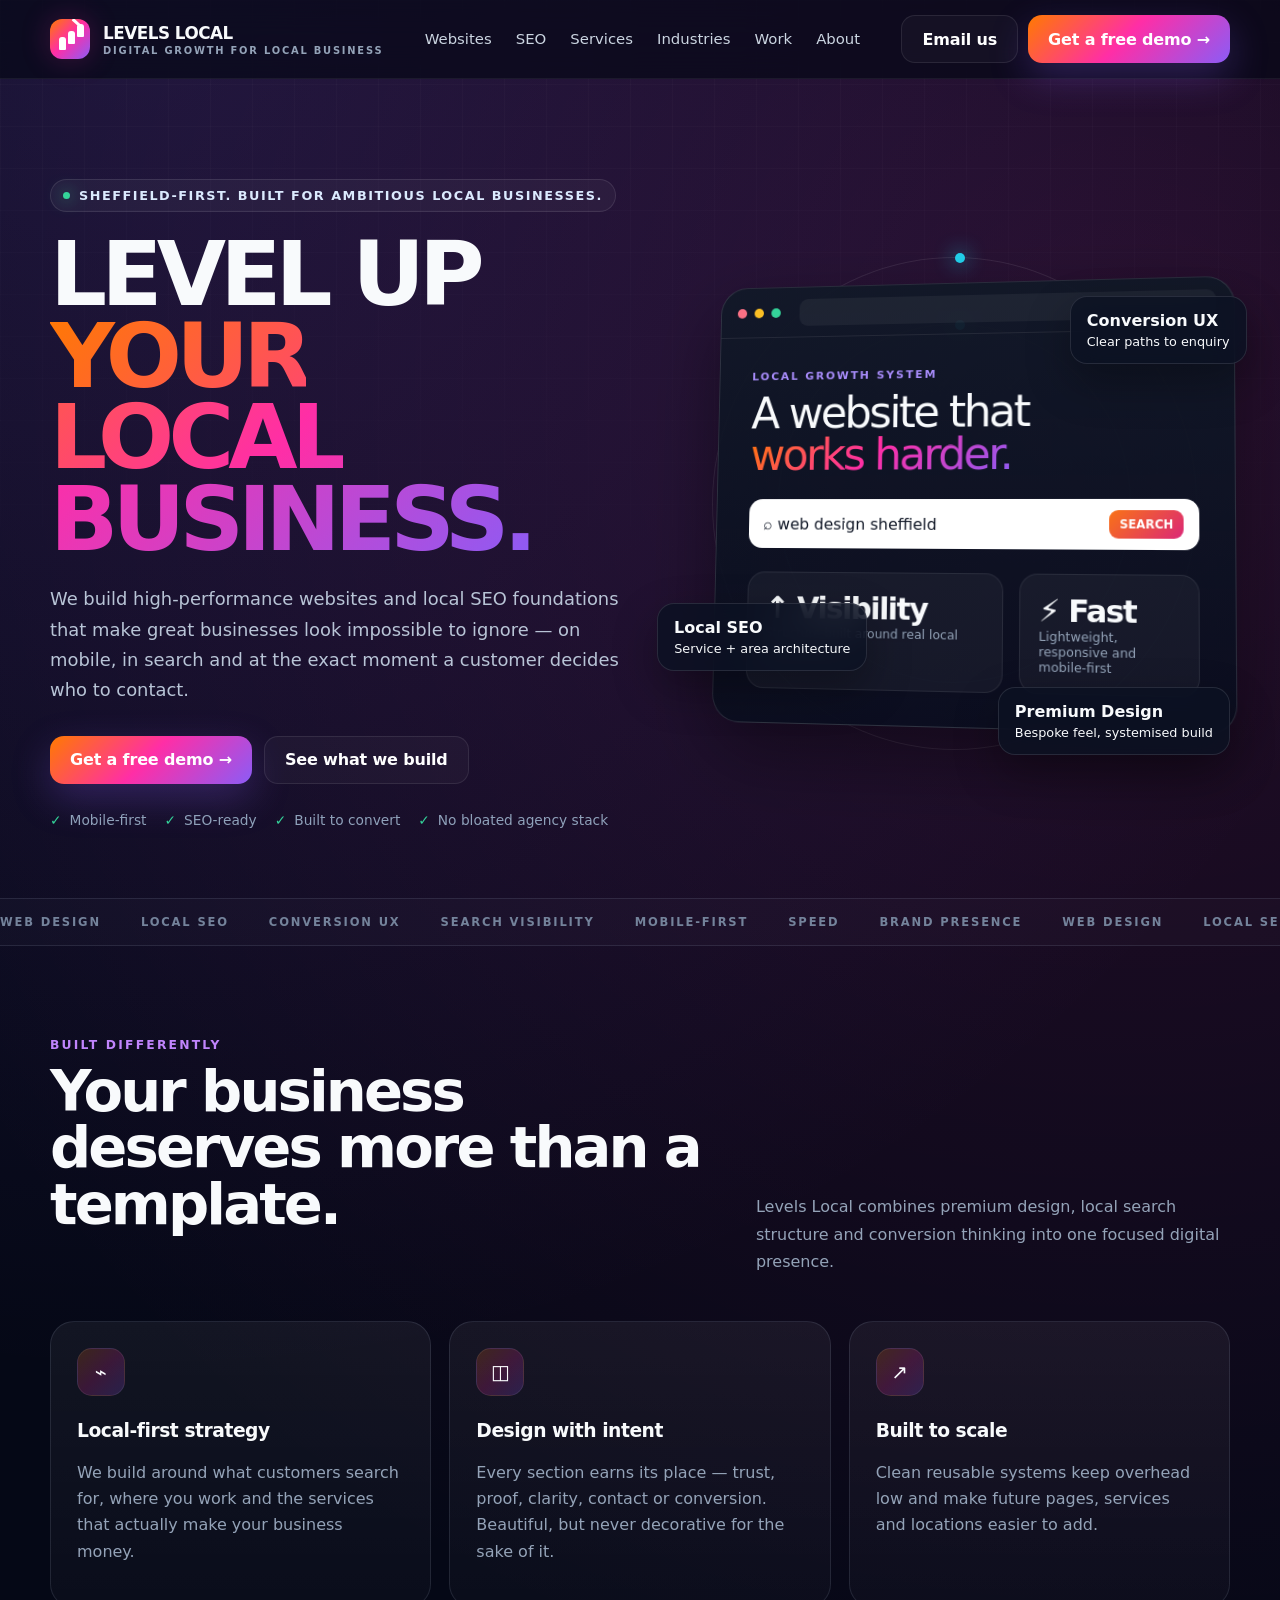
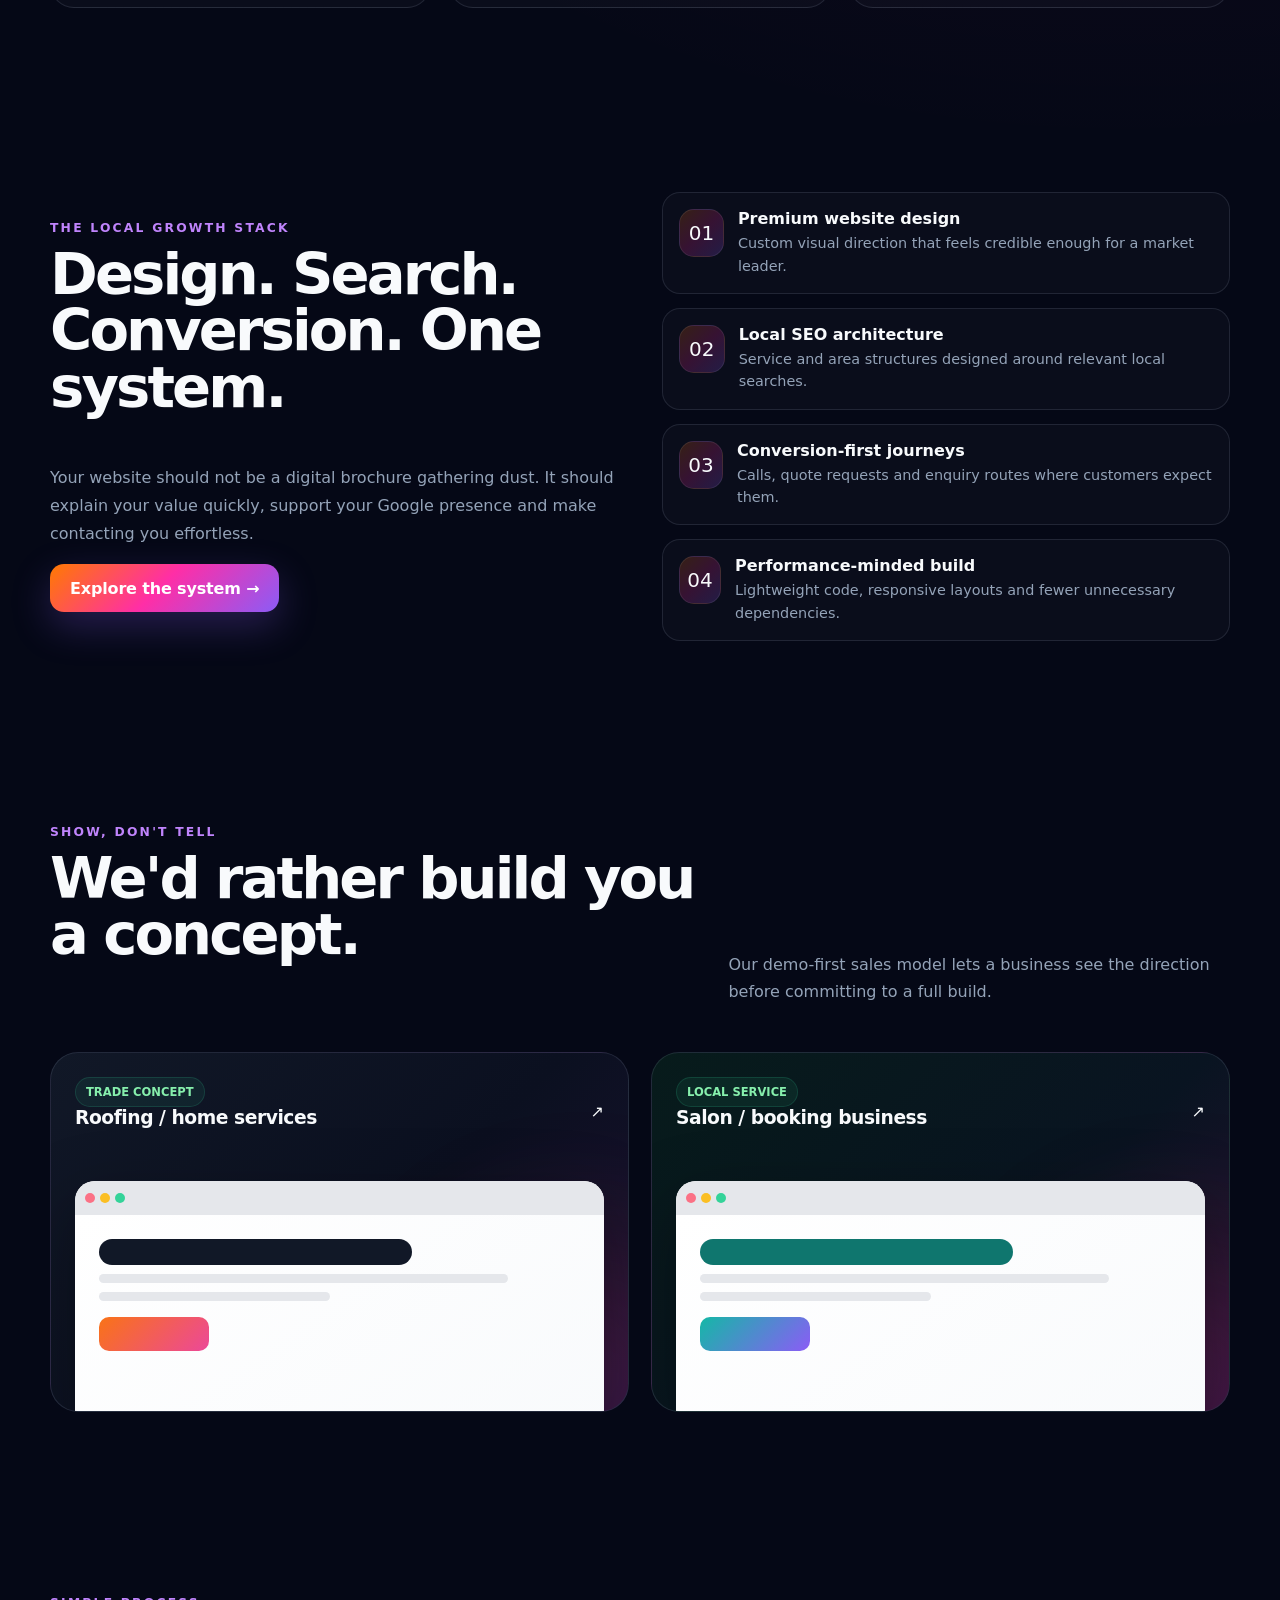
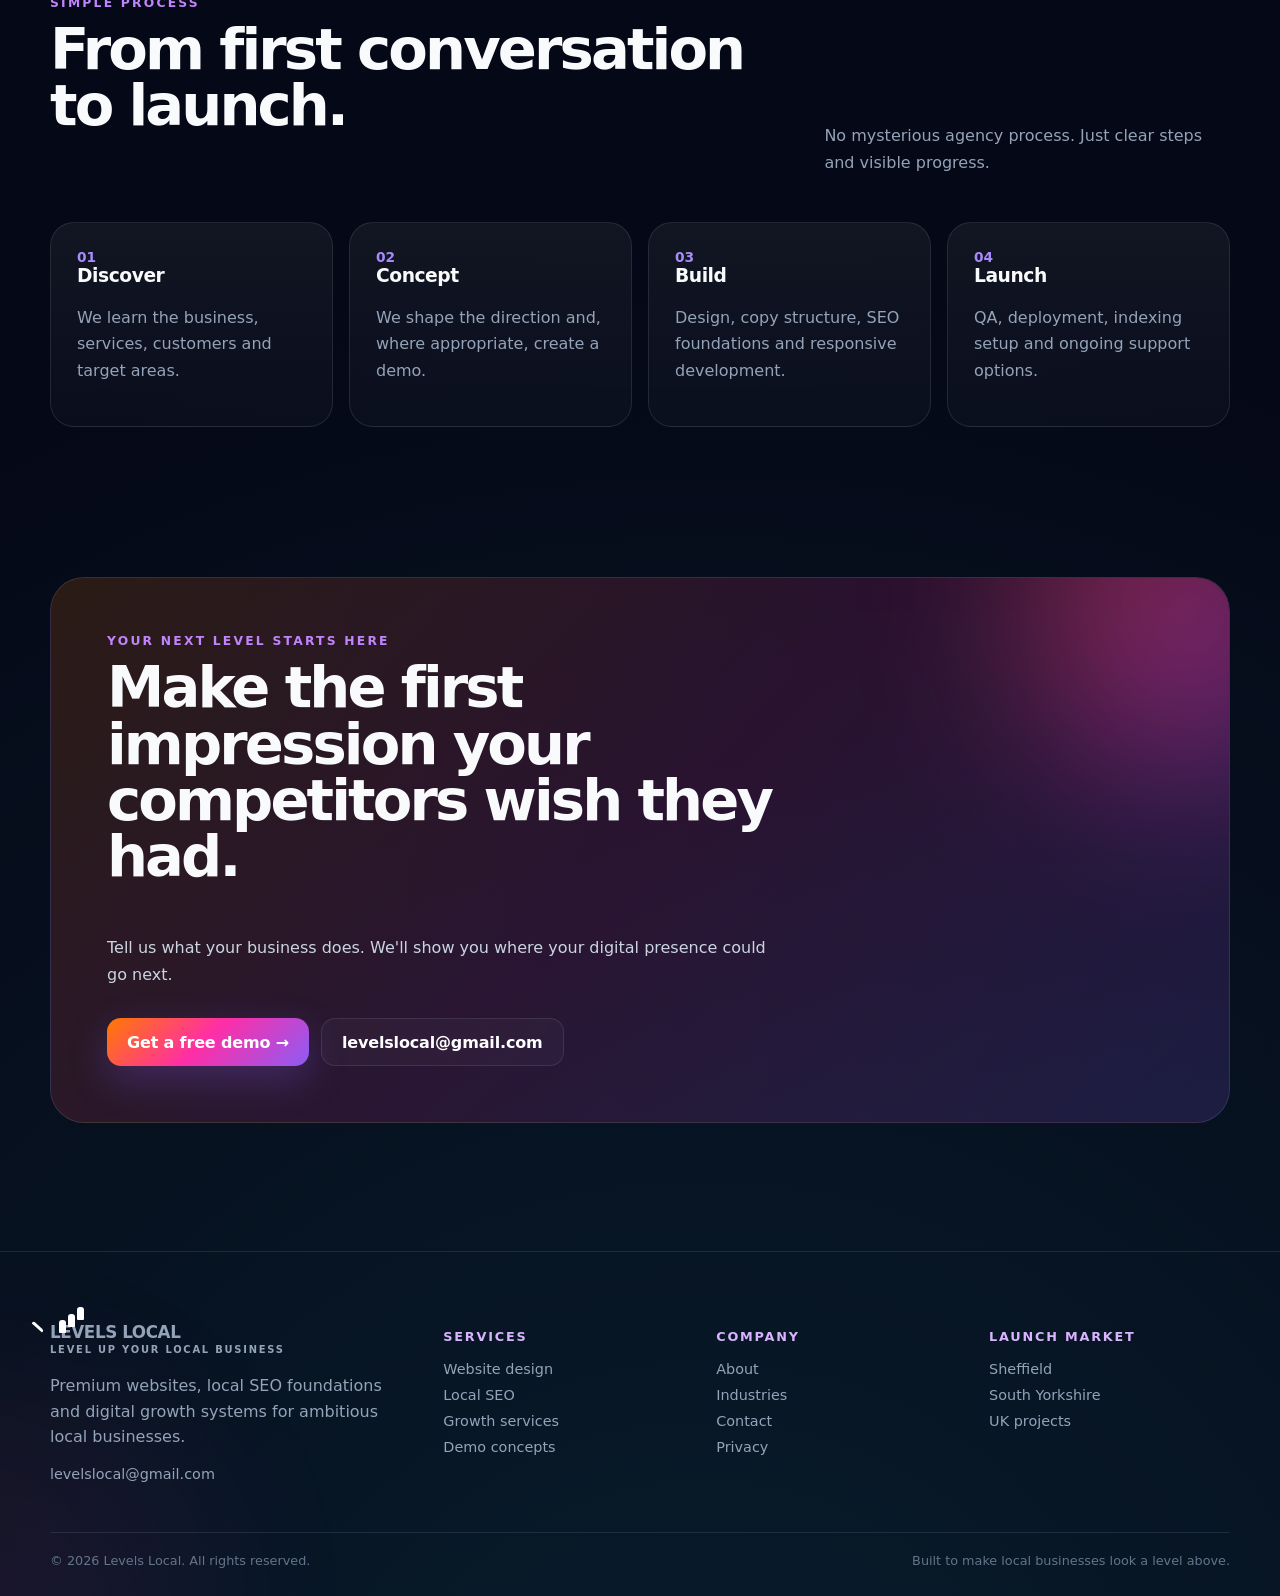
==== index.html @ 4290f561 "Build Levels local v2" ====
<!doctype html>
<html lang="en">
<head>
<meta charset="utf-8">
<meta name="viewport" content="width=device-width,initial-scale=1">
<title>Levels Local | Premium Web Design & Local SEO</title>
<meta name="description" content="Premium websites and local SEO foundations for ambitious local businesses in Sheffield and South Yorkshire.">
<meta name="theme-color" content="#050816">
<link rel="icon" href="assets/favicon.svg" type="image/svg+xml">
<link rel="stylesheet" href="styles.css">
<meta property="og:title" content="Levels Local | Premium Web Design & Local SEO">
<meta property="og:description" content="Premium websites and local SEO foundations for ambitious local businesses in Sheffield and South Yorkshire.">
<meta property="og:type" content="website">
</head>
<body>

<header class="site-header">
  <div class="container nav">
    <a class="brand" href="index.html" aria-label="Levels Local home">
      <span class="brand-mark" aria-hidden="true"></span>
      <span>LEVELS LOCAL<small>Digital growth for local business</small></span>
    </a>
    <nav class="nav-links" aria-label="Primary navigation">
      <a href="websites.html">Websites</a>
      <a href="seo.html">SEO</a>
      <a href="services.html">Services</a>
      <a href="industries.html">Industries</a>
      <a href="work.html">Work</a>
      <a href="about.html">About</a>
    </nav>
    <div class="nav-actions">
      <a class="btn btn-ghost" href="mailto:levelslocal@gmail.com">Email us</a>
      <a class="btn btn-primary" href="contact.html">Get a free demo →</a>
      <button class="menu-btn" aria-label="Open menu">☰</button>
    </div>
  </div>
</header>


<main>
<section class="hero">
  <div class="container hero-grid">
    <div class="reveal">
      <span class="eyebrow"><span class="eyebrow-dot"></span> Sheffield-first. Built for ambitious local businesses.</span>
      <h1>LEVEL UP<br><span class="gradient-text">YOUR LOCAL BUSINESS.</span></h1>
      <p>We build high-performance websites and local SEO foundations that make great businesses look impossible to ignore — on mobile, in search and at the exact moment a customer decides who to contact.</p>
      <div class="hero-actions">
        <a class="btn btn-primary" href="contact.html">Get a free demo →</a>
        <a class="btn btn-ghost" href="work.html">See what we build</a>
      </div>
      <div class="hero-proof">
        <span><b class="tick">✓</b> Mobile-first</span>
        <span><b class="tick">✓</b> SEO-ready</span>
        <span><b class="tick">✓</b> Built to convert</span>
        <span><b class="tick">✓</b> No bloated agency stack</span>
      </div>
    </div>

    <div class="visual-wrap reveal">
      <div class="orbit"><span class="orbit-dot"></span></div>
      <div class="orbit o2"><span class="orbit-dot"></span></div>
      <div class="browser">
        <div class="browser-top"><span class="dot"></span><span class="dot"></span><span class="dot"></span><span class="address"></span></div>
        <div class="browser-body">
          <div class="mock-kicker">LOCAL GROWTH SYSTEM</div>
          <div class="mock-title">A website that<br><span class="gradient-text">works harder.</span></div>
          <div class="search-bar">⌕ web design sheffield <span class="search-pill">SEARCH</span></div>
          <div class="mock-row">
            <div class="mock-card"><div class="metric">↑ Visibility</div><div class="metric-label">Structure built around real local search intent</div></div>
            <div class="mock-card"><div class="metric">⚡ Fast</div><div class="metric-label">Lightweight, responsive and mobile-first</div></div>
          </div>
        </div>
      </div>
      <div class="float-card fc1"><strong>Local SEO</strong>Service + area architecture</div>
      <div class="float-card fc2"><strong>Conversion UX</strong>Clear paths to enquiry</div>
      <div class="float-card fc3"><strong>Premium Design</strong>Bespoke feel, systemised build</div>
    </div>
  </div>
</section>

<div class="marquee"><div class="marquee-track">
  <span>WEB DESIGN</span><span>LOCAL SEO</span><span>CONVERSION UX</span><span>SEARCH VISIBILITY</span><span>MOBILE-FIRST</span><span>SPEED</span><span>BRAND PRESENCE</span>
  <span>WEB DESIGN</span><span>LOCAL SEO</span><span>CONVERSION UX</span><span>SEARCH VISIBILITY</span><span>MOBILE-FIRST</span><span>SPEED</span><span>BRAND PRESENCE</span>
</div></div>

<section class="section">
  <div class="container">
    <div class="section-head reveal"><div><div class="kicker">Built differently</div><h2>Your business deserves more than a template.</h2></div><p>Levels Local combines premium design, local search structure and conversion thinking into one focused digital presence.</p></div>
    <div class="grid-3">
      <article class="card reveal"><div class="icon">⌁</div><h3>Local-first strategy</h3><p>We build around what customers search for, where you work and the services that actually make your business money.</p></article>
      <article class="card reveal"><div class="icon">◫</div><h3>Design with intent</h3><p>Every section earns its place — trust, proof, clarity, contact or conversion. Beautiful, but never decorative for the sake of it.</p></article>
      <article class="card reveal"><div class="icon">↗</div><h3>Built to scale</h3><p>Clean reusable systems keep overhead low and make future pages, services and locations easier to add.</p></article>
    </div>
  </div>
</section>

<section class="section">
  <div class="container split">
    <div class="reveal">
      <div class="kicker">The local growth stack</div>
      <h2>Design. Search. Conversion. One system.</h2>
      <p style="color:var(--muted);line-height:1.75">Your website should not be a digital brochure gathering dust. It should explain your value quickly, support your Google presence and make contacting you effortless.</p>
      <a class="btn btn-primary" href="services.html">Explore the system →</a>
    </div>
    <div class="feature-list">
      <div class="feature reveal"><div class="icon" style="margin:0">01</div><div><b>Premium website design</b><p>Custom visual direction that feels credible enough for a market leader.</p></div></div>
      <div class="feature reveal"><div class="icon" style="margin:0">02</div><div><b>Local SEO architecture</b><p>Service and area structures designed around relevant local searches.</p></div></div>
      <div class="feature reveal"><div class="icon" style="margin:0">03</div><div><b>Conversion-first journeys</b><p>Calls, quote requests and enquiry routes where customers expect them.</p></div></div>
      <div class="feature reveal"><div class="icon" style="margin:0">04</div><div><b>Performance-minded build</b><p>Lightweight code, responsive layouts and fewer unnecessary dependencies.</p></div></div>
    </div>
  </div>
</section>

<section class="section">
  <div class="container">
    <div class="section-head reveal"><div><div class="kicker">Show, don't tell</div><h2>We'd rather build you a concept.</h2></div><p>Our demo-first sales model lets a business see the direction before committing to a full build.</p></div>
    <div class="demo-grid">
      <a class="demo reveal" href="work.html"><div class="demo-head"><div><span class="badge">TRADE CONCEPT</span><h3>Roofing / home services</h3></div><span>↗</span></div><div class="demo-window"><div class="demo-bar"><span class="dot"></span><span class="dot"></span><span class="dot"></span></div><div class="demo-content"><div class="line lg"></div><div class="line md"></div><div class="line sm"></div><div class="fake-btn"></div></div></div></a>
      <a class="demo reveal" href="work.html" style="background:linear-gradient(135deg,#071b1b,#091421 60%,#251132)"><div class="demo-head"><div><span class="badge">LOCAL SERVICE</span><h3>Salon / booking business</h3></div><span>↗</span></div><div class="demo-window"><div class="demo-bar"><span class="dot"></span><span class="dot"></span><span class="dot"></span></div><div class="demo-content"><div class="line lg" style="background:#0f766e"></div><div class="line md"></div><div class="line sm"></div><div class="fake-btn" style="background:linear-gradient(135deg,#14b8a6,#8b5cf6)"></div></div></div></a>
    </div>
  </div>
</section>

<section class="section">
  <div class="container">
    <div class="section-head reveal"><div><div class="kicker">Simple process</div><h2>From first conversation to launch.</h2></div><p>No mysterious agency process. Just clear steps and visible progress.</p></div>
    <div class="grid-4">
      <div class="card reveal"><div class="step-num">01</div><h3>Discover</h3><p>We learn the business, services, customers and target areas.</p></div>
      <div class="card reveal"><div class="step-num">02</div><h3>Concept</h3><p>We shape the direction and, where appropriate, create a demo.</p></div>
      <div class="card reveal"><div class="step-num">03</div><h3>Build</h3><p>Design, copy structure, SEO foundations and responsive development.</p></div>
      <div class="card reveal"><div class="step-num">04</div><h3>Launch</h3><p>QA, deployment, indexing setup and ongoing support options.</p></div>
    </div>
  </div>
</section>

<section class="section-sm">
  <div class="container cta reveal">
    <div class="kicker">Your next level starts here</div>
    <h2>Make the first impression your competitors wish they had.</h2>
    <p style="color:#cbd5e1;max-width:680px;line-height:1.7">Tell us what your business does. We'll show you where your digital presence could go next.</p>
    <div class="hero-actions"><a class="btn btn-primary" href="contact.html">Get a free demo →</a><a class="btn btn-ghost" href="mailto:levelslocal@gmail.com">levelslocal@gmail.com</a></div>
  </div>
</section>
</main>


<footer class="footer">
  <div class="container">
    <div class="footer-grid">
      <div>
        <a class="brand" href="index.html"><span class="brand-mark"></span><span>LEVELS LOCAL<small>Level up your local business</small></span></a>
        <p style="max-width:390px;margin-top:18px">Premium websites, local SEO foundations and digital growth systems for ambitious local businesses.</p>
        <a href="mailto:levelslocal@gmail.com">levelslocal@gmail.com</a>
      </div>
      <div><h4>Services</h4><a href="websites.html">Website design</a><a href="seo.html">Local SEO</a><a href="services.html">Growth services</a><a href="work.html">Demo concepts</a></div>
      <div><h4>Company</h4><a href="about.html">About</a><a href="industries.html">Industries</a><a href="contact.html">Contact</a><a href="privacy.html">Privacy</a></div>
      <div><h4>Launch market</h4><a href="contact.html">Sheffield</a><a href="contact.html">South Yorkshire</a><a href="contact.html">UK projects</a></div>
    </div>
    <div class="footer-bottom"><span>© <span data-year></span> Levels Local. All rights reserved.</span><span>Built to make local businesses look a level above.</span></div>
  </div>
</footer>
<div class="glow"></div>
<script src="script.js" defer></script>

</body>
</html>
---- styles.css ----
:root{
  --bg:#050816;
  --bg-2:#090d1e;
  --panel:rgba(15,23,42,.72);
  --panel-2:rgba(10,15,30,.9);
  --line:rgba(148,163,184,.16);
  --text:#f8fafc;
  --muted:#94a3b8;
  --orange:#ff7a00;
  --pink:#ff2ea6;
  --purple:#8b5cf6;
  --cyan:#22d3ee;
  --green:#34d399;
  --shadow:0 30px 80px rgba(0,0,0,.4);
  --radius:24px;
  --grad:linear-gradient(135deg,var(--orange),var(--pink) 48%,var(--purple));
  --grad2:linear-gradient(135deg,var(--cyan),var(--purple),var(--pink));
  --container:min(1180px,calc(100% - 40px));
}
*{box-sizing:border-box}
html{scroll-behavior:smooth}
body{
  margin:0;
  font-family:Inter,ui-sans-serif,system-ui,-apple-system,BlinkMacSystemFont,"Segoe UI",sans-serif;
  color:var(--text);
  background:
    radial-gradient(circle at 12% 0%,rgba(139,92,246,.16),transparent 28%),
    radial-gradient(circle at 88% 8%,rgba(255,46,166,.13),transparent 30%),
    radial-gradient(circle at 55% 105%,rgba(34,211,238,.10),transparent 32%),
    var(--bg);
  min-height:100vh;
  overflow-x:hidden;
}
body::before{
  content:"";
  position:fixed; inset:0;
  pointer-events:none;
  background-image:
    linear-gradient(rgba(255,255,255,.025) 1px,transparent 1px),
    linear-gradient(90deg,rgba(255,255,255,.025) 1px,transparent 1px);
  background-size:42px 42px;
  mask-image:linear-gradient(to bottom,black,transparent 78%);
  z-index:-1;
}
a{color:inherit;text-decoration:none}
img{max-width:100%;display:block}
button,input,textarea,select{font:inherit}
.container{width:var(--container);margin:auto}
.site-header{
  position:sticky;top:0;z-index:80;
  backdrop-filter:blur(20px);
  background:rgba(5,8,22,.68);
  border-bottom:1px solid rgba(255,255,255,.06);
}
.nav{display:flex;align-items:center;justify-content:space-between;min-height:78px;gap:24px}
.brand{display:flex;align-items:center;gap:13px;font-weight:900;letter-spacing:-.03em}
.brand-mark{
  width:40px;height:40px;border-radius:12px;position:relative;overflow:hidden;
  background:var(--grad);box-shadow:0 0 30px rgba(255,46,166,.22)
}
.brand-mark::before,.brand-mark::after{
  content:"";position:absolute;bottom:9px;width:7px;border-radius:3px 3px 1px 1px;background:#fff
}
.brand-mark::before{left:9px;height:13px;box-shadow:9px -6px 0 #fff,18px -13px 0 #fff}
.brand-mark::after{width:14px;height:3px;right:7px;top:8px;transform:rotate(42deg);transform-origin:right center}
.brand span{font-size:1.05rem}
.brand small{display:block;color:var(--muted);font-size:.62rem;letter-spacing:.18em;text-transform:uppercase;font-weight:700;margin-top:2px}
.nav-links{display:flex;align-items:center;gap:24px;color:#cbd5e1;font-size:.93rem}
.nav-links a{position:relative}
.nav-links a::after{content:"";position:absolute;left:0;right:100%;bottom:-7px;height:2px;background:var(--grad);transition:.25s}
.nav-links a:hover::after,.nav-links a.active::after{right:0}
.nav-actions{display:flex;align-items:center;gap:10px}
.btn{
  display:inline-flex;align-items:center;justify-content:center;gap:9px;
  min-height:48px;padding:0 20px;border-radius:14px;border:1px solid rgba(255,255,255,.09);
  background:rgba(255,255,255,.05);color:#fff;font-weight:800;letter-spacing:-.01em;
  transition:.25s;cursor:pointer
}
.btn:hover{transform:translateY(-2px);border-color:rgba(255,255,255,.2);background:rgba(255,255,255,.08)}
.btn-primary{background:var(--grad);border:0;box-shadow:0 14px 38px rgba(139,92,246,.26)}
.btn-primary:hover{box-shadow:0 18px 48px rgba(255,46,166,.28);transform:translateY(-3px)}
.btn-ghost{background:rgba(255,255,255,.03)}
.menu-btn{display:none;background:none;border:0;color:#fff;font-size:1.45rem}
.hero{position:relative;padding:100px 0 70px}
.hero-grid{display:grid;grid-template-columns:1.02fr .98fr;align-items:center;gap:56px}
.eyebrow{
  display:inline-flex;align-items:center;gap:9px;padding:8px 12px;border-radius:999px;
  border:1px solid rgba(255,255,255,.1);background:rgba(255,255,255,.04);
  color:#dbeafe;font-size:.8rem;font-weight:800;text-transform:uppercase;letter-spacing:.12em
}
.eyebrow-dot{width:7px;height:7px;border-radius:50%;background:var(--green);box-shadow:0 0 18px var(--green)}
h1,h2,h3,p{margin-top:0}
h1{font-size:clamp(3.2rem,7vw,6.9rem);line-height:.91;letter-spacing:-.065em;margin:22px 0 24px}
h2{font-size:clamp(2.2rem,4.5vw,4rem);line-height:.98;letter-spacing:-.05em}
h3{letter-spacing:-.025em}
.gradient-text{background:var(--grad);-webkit-background-clip:text;background-clip:text;color:transparent}
.hero p{font-size:1.12rem;line-height:1.7;color:#b8c4d6;max-width:690px}
.hero-actions{display:flex;gap:12px;flex-wrap:wrap;margin-top:30px}
.hero-proof{display:flex;gap:18px;flex-wrap:wrap;margin-top:28px;color:#8fa1ba;font-size:.86rem}
.hero-proof span{display:flex;align-items:center;gap:8px}
.tick{color:var(--green)}
.visual-wrap{position:relative;min-height:560px;perspective:1200px}
.orbit{position:absolute;inset:6%;border:1px solid rgba(255,255,255,.09);border-radius:50%;animation:spin 18s linear infinite}
.orbit.o2{inset:18%;animation-duration:11s;animation-direction:reverse}
.orbit-dot{position:absolute;top:-5px;left:50%;width:10px;height:10px;border-radius:50%;background:var(--cyan);box-shadow:0 0 20px var(--cyan)}
.browser{
  position:absolute;left:5%;right:0;top:10%;border-radius:28px;overflow:hidden;
  border:1px solid rgba(255,255,255,.12);background:linear-gradient(180deg,rgba(17,24,39,.96),rgba(9,13,30,.93));
  box-shadow:var(--shadow);transform:rotateY(-8deg) rotateX(4deg);transition:.2s
}
.browser-top{height:52px;display:flex;align-items:center;padding:0 17px;gap:8px;border-bottom:1px solid rgba(255,255,255,.08)}
.dot{width:10px;height:10px;border-radius:50%;background:#334155}
.dot:nth-child(1){background:#fb7185}.dot:nth-child(2){background:#fbbf24}.dot:nth-child(3){background:#34d399}
.address{margin-left:12px;flex:1;height:28px;border-radius:9px;background:rgba(255,255,255,.05)}
.browser-body{padding:34px}
.mock-kicker{font-size:.7rem;letter-spacing:.18em;text-transform:uppercase;color:#a78bfa;font-weight:800}
.mock-title{font-size:2.8rem;line-height:.95;letter-spacing:-.06em;margin:11px 0 18px}
.mock-row{display:grid;grid-template-columns:1.2fr .8fr;gap:16px;margin-top:24px}
.mock-card{padding:18px;border-radius:18px;background:rgba(255,255,255,.045);border:1px solid rgba(255,255,255,.08)}
.metric{font-size:1.9rem;font-weight:900;letter-spacing:-.05em}
.metric-label{color:var(--muted);font-size:.78rem}
.search-bar{height:50px;border-radius:14px;background:#fff;color:#111827;display:flex;align-items:center;padding:0 15px;gap:10px;margin-top:24px}
.search-pill{margin-left:auto;padding:7px 10px;border-radius:9px;background:linear-gradient(135deg,#f97316,#db2777);color:#fff;font-size:.72rem;font-weight:800}
.float-card{
  position:absolute;padding:14px 16px;border-radius:17px;background:rgba(12,18,35,.82);backdrop-filter:blur(16px);
  border:1px solid rgba(255,255,255,.11);box-shadow:0 18px 45px rgba(0,0,0,.3);font-size:.8rem
}
.float-card strong{display:block;font-size:1rem;margin-bottom:4px}
.fc1{left:-4%;bottom:20%;animation:float 5s ease-in-out infinite}
.fc2{right:-3%;top:13%;animation:float 6s ease-in-out infinite reverse}
.fc3{right:0;bottom:5%;animation:float 7s ease-in-out infinite}
.section{padding:92px 0}
.section-sm{padding:58px 0}
.section-head{display:flex;align-items:end;justify-content:space-between;gap:30px;margin-bottom:40px}
.section-head p{max-width:580px;color:var(--muted);line-height:1.7;margin-bottom:6px}
.kicker{color:#c084fc;font-size:.77rem;text-transform:uppercase;letter-spacing:.18em;font-weight:900;margin-bottom:12px}
.grid-3{display:grid;grid-template-columns:repeat(3,1fr);gap:18px}
.grid-4{display:grid;grid-template-columns:repeat(4,1fr);gap:16px}
.card{
  border-radius:var(--radius);padding:26px;border:1px solid var(--line);
  background:linear-gradient(180deg,rgba(255,255,255,.055),rgba(255,255,255,.025));
  position:relative;overflow:hidden;transition:.28s
}
.card::before{content:"";position:absolute;inset:0;background:radial-gradient(circle at 20% 0%,rgba(139,92,246,.15),transparent 38%);opacity:0;transition:.28s}
.card:hover{transform:translateY(-7px);border-color:rgba(167,139,250,.28)}
.card:hover::before{opacity:1}
.card > *{position:relative;z-index:1}
.icon{
  width:48px;height:48px;border-radius:15px;display:grid;place-items:center;margin-bottom:24px;
  background:linear-gradient(135deg,rgba(255,122,0,.18),rgba(255,46,166,.18),rgba(139,92,246,.2));
  border:1px solid rgba(255,255,255,.08);font-size:1.25rem
}
.card p{color:var(--muted);line-height:1.65}
.badge{display:inline-flex;padding:7px 10px;border-radius:999px;background:rgba(52,211,153,.08);color:#86efac;border:1px solid rgba(52,211,153,.16);font-size:.72rem;font-weight:800}
.marquee{border-top:1px solid var(--line);border-bottom:1px solid var(--line);overflow:hidden;background:rgba(255,255,255,.018)}
.marquee-track{display:flex;width:max-content;gap:40px;padding:16px 0;animation:marquee 30s linear infinite}
.marquee-track span{font-weight:900;color:#74839b;text-transform:uppercase;letter-spacing:.16em;font-size:.72rem}
.split{display:grid;grid-template-columns:1fr 1fr;gap:44px;align-items:center}
.feature-list{display:grid;gap:14px}
.feature{display:flex;gap:14px;align-items:flex-start;padding:16px;border-radius:18px;border:1px solid var(--line);background:rgba(255,255,255,.025)}
.feature b{display:block;margin-bottom:4px}
.feature p{margin:0;color:var(--muted);font-size:.9rem;line-height:1.55}
.step{display:grid;grid-template-columns:64px 1fr;gap:18px;padding:24px 0;border-top:1px solid var(--line)}
.step-num{font-size:.86rem;color:#a78bfa;font-weight:900}
.demo-grid{display:grid;grid-template-columns:repeat(2,1fr);gap:22px}
.demo{
  min-height:360px;padding:24px;border-radius:28px;border:1px solid var(--line);overflow:hidden;position:relative;
  background:linear-gradient(135deg,#111827,#0b1020 55%,#1a1231)
}
.demo::after{content:"";position:absolute;width:250px;height:250px;border-radius:50%;background:var(--grad);filter:blur(80px);opacity:.23;right:-80px;bottom:-90px}
.demo-head{display:flex;justify-content:space-between;align-items:center;position:relative;z-index:2}
.demo-window{position:absolute;left:24px;right:24px;bottom:-15px;height:245px;border-radius:20px 20px 0 0;background:#fff;color:#111827;box-shadow:0 25px 70px rgba(0,0,0,.35);overflow:hidden;z-index:1}
.demo-bar{height:34px;background:#e5e7eb;display:flex;align-items:center;padding:0 10px;gap:5px}
.demo-content{padding:24px;background:linear-gradient(145deg,#fff,#f8fafc);height:100%}
.demo-content .line{height:9px;border-radius:999px;background:#e5e7eb;margin-bottom:9px}
.demo-content .line.lg{height:26px;width:65%;background:#111827}
.demo-content .line.md{width:85%}.demo-content .line.sm{width:48%}
.demo-content .fake-btn{width:110px;height:34px;border-radius:10px;background:linear-gradient(135deg,#f97316,#ec4899);margin-top:16px}
.stats{display:grid;grid-template-columns:repeat(4,1fr);gap:12px}
.stat{text-align:center;padding:24px 12px;border-radius:20px;border:1px solid var(--line);background:rgba(255,255,255,.025)}
.stat strong{display:block;font-size:2rem;letter-spacing:-.05em}.stat span{color:var(--muted);font-size:.8rem}
.cta{
  border-radius:34px;padding:56px;position:relative;overflow:hidden;
  background:linear-gradient(135deg,rgba(255,122,0,.15),rgba(255,46,166,.14),rgba(139,92,246,.16));
  border:1px solid rgba(255,255,255,.1)
}
.cta::after{content:"";position:absolute;right:-120px;top:-120px;width:320px;height:320px;border-radius:50%;background:var(--grad);filter:blur(90px);opacity:.45}
.cta > *{position:relative;z-index:1}
.cta h2{max-width:760px}
.footer{padding:60px 0 28px;border-top:1px solid var(--line);margin-top:70px}
.footer-grid{display:grid;grid-template-columns:1.5fr repeat(3,1fr);gap:32px}
.footer h4{font-size:.8rem;text-transform:uppercase;letter-spacing:.14em;color:#d8b4fe}
.footer a{display:block;color:var(--muted);margin:10px 0;font-size:.9rem}
.footer p{color:var(--muted);line-height:1.6}
.footer-bottom{display:flex;justify-content:space-between;gap:20px;margin-top:40px;padding-top:20px;border-top:1px solid var(--line);color:#64748b;font-size:.8rem}
.page-hero{padding:95px 0 58px;text-align:center}
.page-hero h1{font-size:clamp(3rem,7vw,6rem)}
.page-hero p{max-width:760px;margin:0 auto;color:#aab7ca;font-size:1.05rem;line-height:1.75}
.breadcrumb{color:#718096;font-size:.8rem;margin-bottom:18px}
.service-band{display:grid;grid-template-columns:.9fr 1.1fr;gap:36px;align-items:start}
.sticky-card{position:sticky;top:110px}
.list{padding:0;list-style:none;display:grid;gap:10px}
.list li{padding-left:26px;position:relative;color:#cbd5e1;line-height:1.55}
.list li::before{content:"✓";position:absolute;left:0;color:var(--green);font-weight:900}
.table{width:100%;border-collapse:collapse;border:1px solid var(--line);border-radius:20px;overflow:hidden}
.table th,.table td{padding:16px;text-align:left;border-bottom:1px solid var(--line)}
.table th{font-size:.78rem;text-transform:uppercase;letter-spacing:.08em;color:#c084fc;background:rgba(255,255,255,.04)}
.table td{color:#cbd5e1}
.form{display:grid;gap:14px}
.form-grid{display:grid;grid-template-columns:1fr 1fr;gap:14px}
.field{display:grid;gap:7px}
.field label{font-size:.8rem;color:#cbd5e1;font-weight:700}
.field input,.field textarea,.field select{
  width:100%;border-radius:14px;border:1px solid var(--line);background:rgba(255,255,255,.04);color:#fff;
  padding:14px 15px;outline:none
}
.field input:focus,.field textarea:focus,.field select:focus{border-color:#a78bfa;box-shadow:0 0 0 3px rgba(139,92,246,.12)}
.field textarea{min-height:150px;resize:vertical}
.notice{padding:14px 16px;border-radius:14px;background:rgba(34,211,238,.06);border:1px solid rgba(34,211,238,.14);color:#bae6fd;font-size:.84rem;line-height:1.55}
.accordion{display:grid;gap:10px}
.accordion-item{border:1px solid var(--line);border-radius:18px;background:rgba(255,255,255,.025);overflow:hidden}
.accordion-btn{width:100%;padding:18px 20px;background:none;border:0;color:#fff;text-align:left;font-weight:800;display:flex;justify-content:space-between;cursor:pointer}
.accordion-content{max-height:0;overflow:hidden;transition:max-height .35s ease}
.accordion-content p{padding:0 20px 20px;color:var(--muted);line-height:1.65;margin:0}
.accordion-item.open .accordion-content{max-height:280px}
.reveal{opacity:0;transform:translateY(24px);transition:opacity .7s ease,transform .7s ease}
.reveal.in{opacity:1;transform:none}
.glow{position:fixed;width:420px;height:420px;border-radius:50%;pointer-events:none;filter:blur(90px);opacity:.08;background:var(--grad);transform:translate(-50%,-50%);z-index:-1}
@keyframes spin{to{transform:rotate(360deg)}}
@keyframes float{50%{transform:translateY(-13px)}}
@keyframes marquee{to{transform:translateX(-50%)}}
@media(max-width:980px){
  .nav-links{display:none;position:absolute;top:78px;left:20px;right:20px;flex-direction:column;align-items:stretch;padding:18px;border-radius:18px;background:#0b1020;border:1px solid var(--line)}
  .nav-links.open{display:flex}.menu-btn{display:block}.nav-actions .btn-ghost{display:none}
  .hero-grid,.split,.service-band{grid-template-columns:1fr}.visual-wrap{min-height:500px}
  .grid-4{grid-template-columns:repeat(2,1fr)}.grid-3{grid-template-columns:1fr 1fr}.demo-grid{grid-template-columns:1fr}
  .footer-grid{grid-template-columns:1fr 1fr}.sticky-card{position:relative;top:0}
}
@media(max-width:650px){
  :root{--container:min(100% - 28px,1180px)}
  .hero{padding-top:70px}.hero-grid{gap:20px}.visual-wrap{min-height:430px}.browser{left:0;transform:none}.browser-body{padding:22px}
  .mock-title{font-size:2.1rem}.fc1{left:2%}.fc2{right:0}.fc3{display:none}
  .grid-3,.grid-4,.stats,.form-grid{grid-template-columns:1fr}
  .section{padding:70px 0}.section-head{display:block}.cta{padding:34px 24px}
  .footer-grid{grid-template-columns:1fr}.footer-bottom{flex-direction:column}
  .nav-actions .btn-primary{display:none}
}
@media(prefers-reduced-motion:reduce){
  *,*::before,*::after{animation:none!important;transition:none!important;scroll-behavior:auto!important}
  .reveal{opacity:1;transform:none}
}
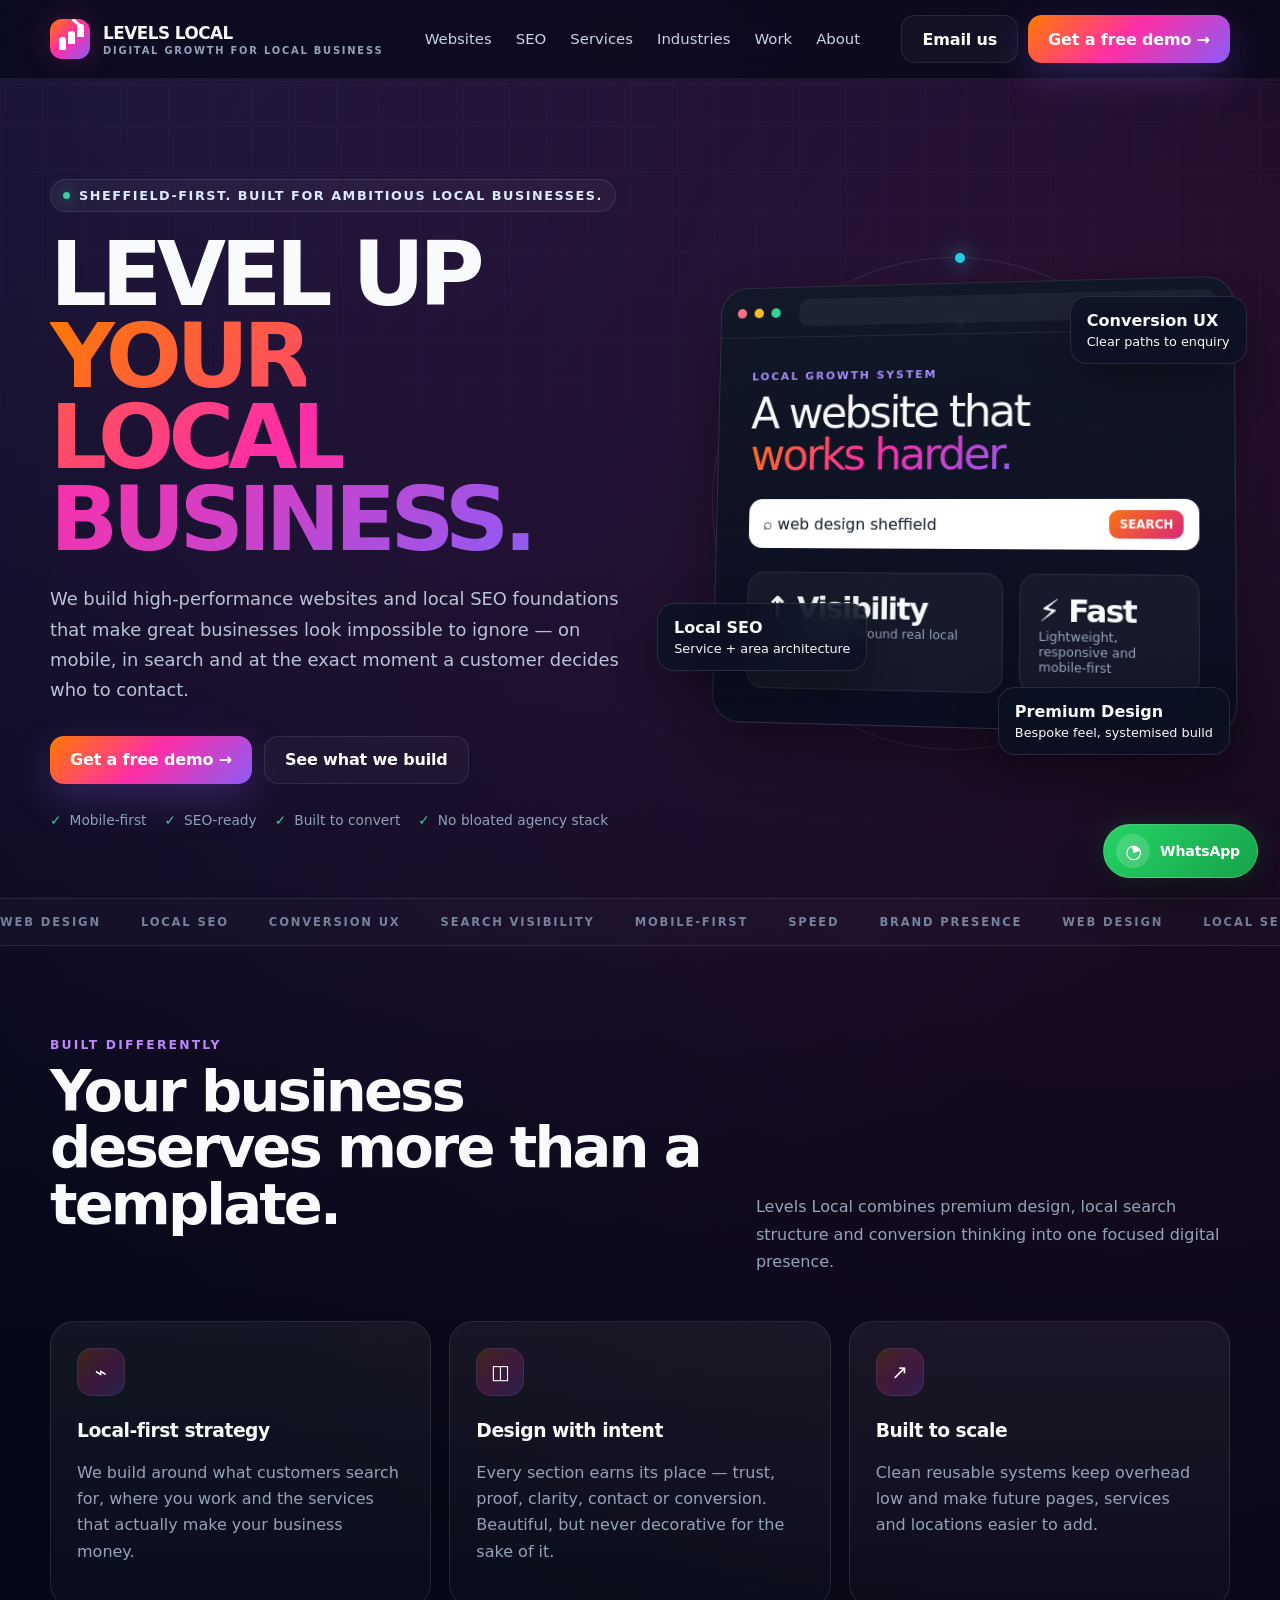
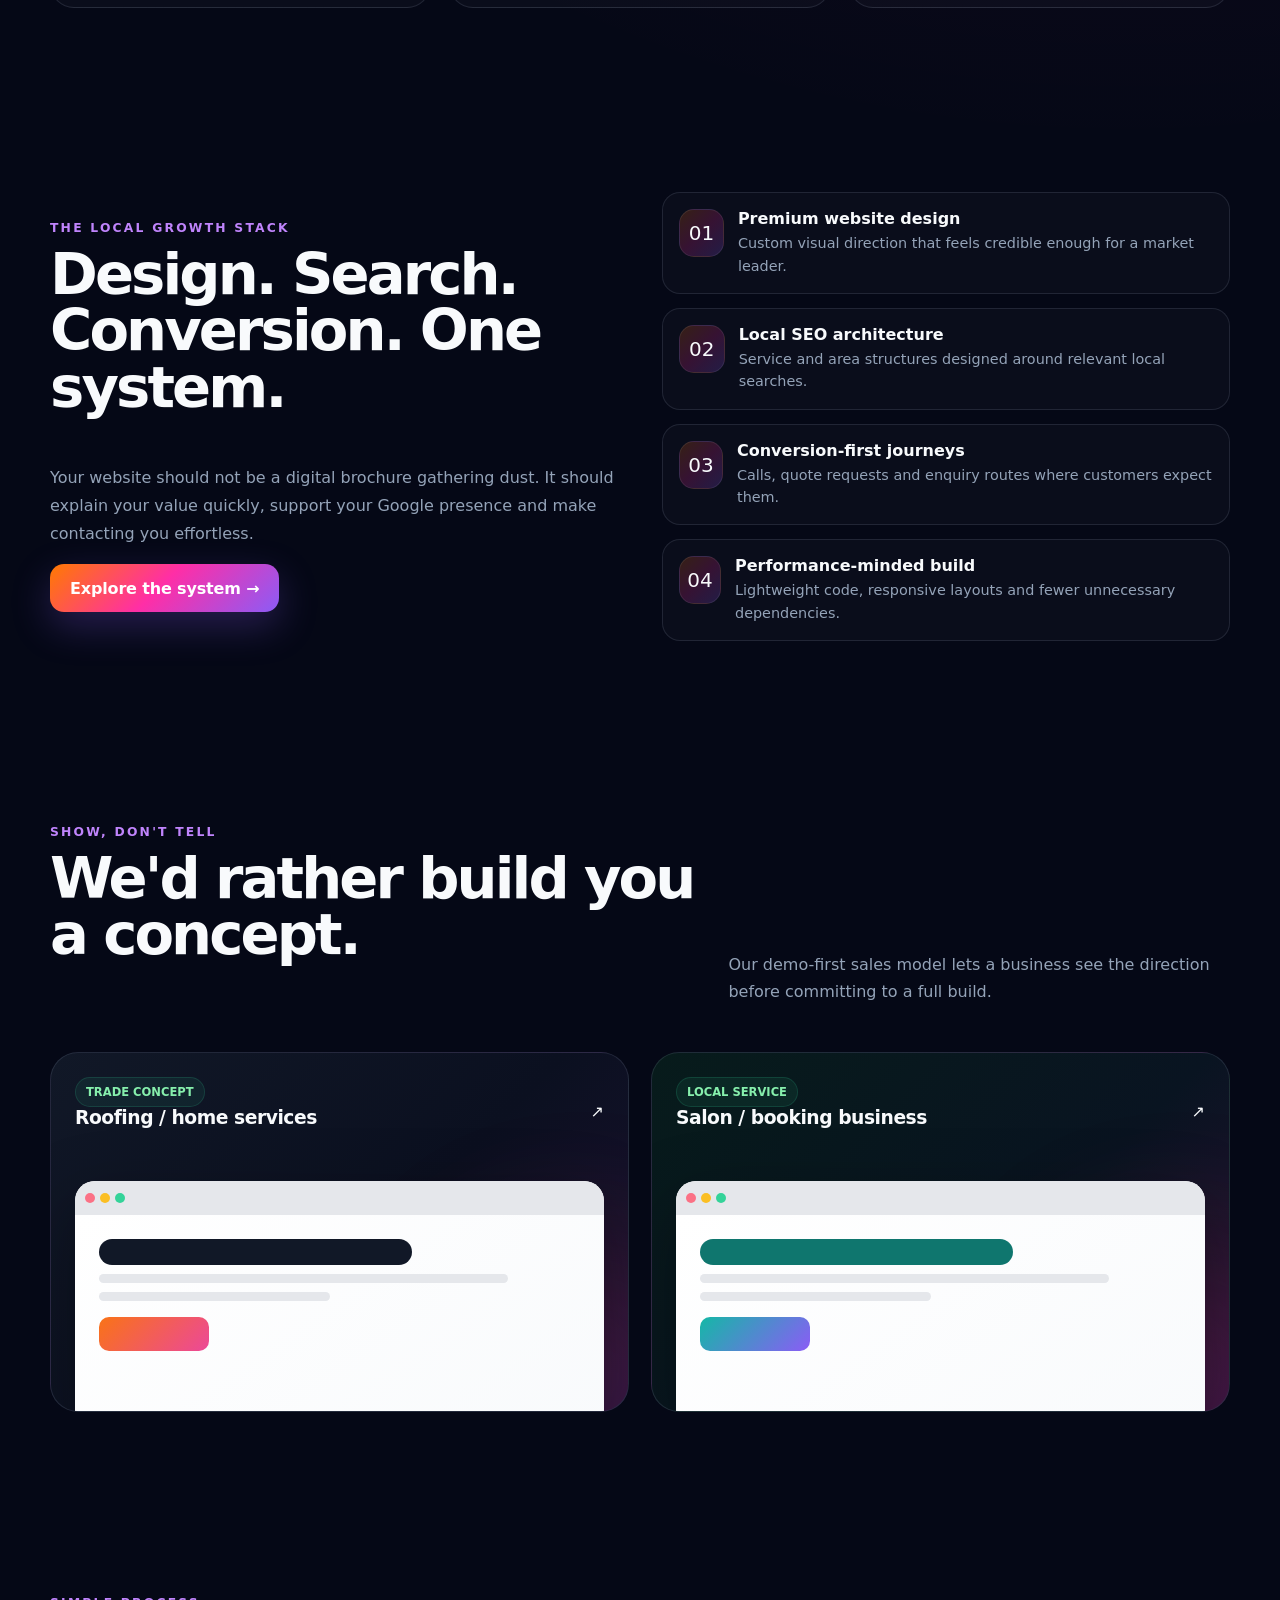
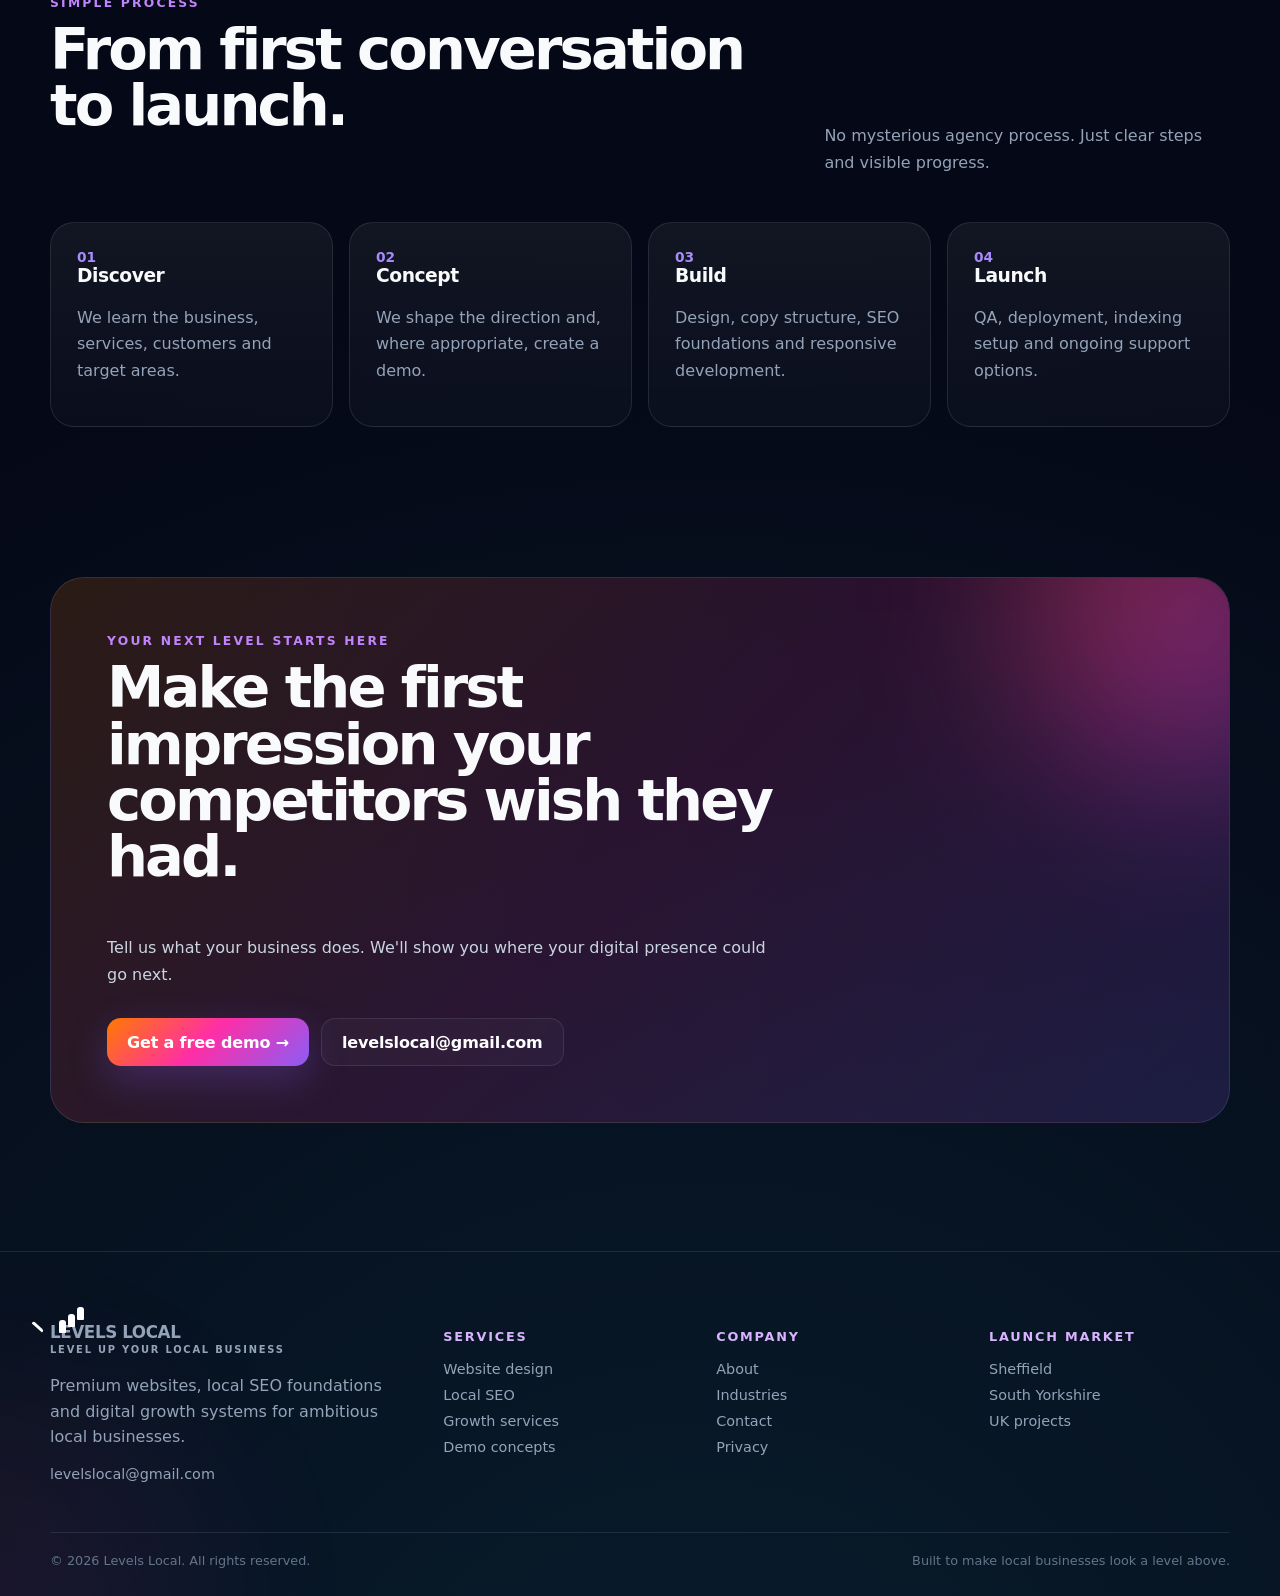
==== commit 508b9c90: "Add files via upload" ====
--- a/index.html
+++ b/index.html
@@ -162,5 +162,12 @@
 <div class="glow"></div>
 <script src="script.js" defer></script>
 
+
+<a class="whatsapp-float" href="https://wa.me/447365309705?text=Hi%20Levels%20Local%2C%20I%27m%20interested%20in%20a%20new%20website%20for%20my%20business." target="_blank" rel="noopener"
+   aria-label="Chat with Levels Local on WhatsApp">
+  <span class="whatsapp-icon" aria-hidden="true">◔</span>
+  <span class="whatsapp-label">WhatsApp</span>
+</a>
+
 </body>
 </html>
--- a/styles.css
+++ b/styles.css
@@ -250,3 +250,52 @@
   *,*::before,*::after{animation:none!important;transition:none!important;scroll-behavior:auto!important}
   .reveal{opacity:1;transform:none}
 }
+
+
+/* WhatsApp quick contact */
+.whatsapp-float{
+  position:fixed;
+  right:22px;
+  bottom:22px;
+  z-index:120;
+  display:flex;
+  align-items:center;
+  gap:10px;
+  min-height:54px;
+  padding:0 17px 0 12px;
+  border-radius:999px;
+  background:linear-gradient(135deg,#25d366,#16a34a);
+  color:#fff;
+  border:1px solid rgba(255,255,255,.18);
+  box-shadow:0 18px 50px rgba(0,0,0,.35),0 0 28px rgba(37,211,102,.18);
+  font-weight:900;
+  letter-spacing:-.01em;
+  transition:transform .22s ease,box-shadow .22s ease,filter .22s ease;
+}
+.whatsapp-float:hover{
+  transform:translateY(-4px) scale(1.02);
+  box-shadow:0 22px 60px rgba(0,0,0,.42),0 0 38px rgba(37,211,102,.28);
+  filter:saturate(1.08);
+}
+.whatsapp-icon{
+  width:34px;
+  height:34px;
+  border-radius:50%;
+  display:grid;
+  place-items:center;
+  background:rgba(255,255,255,.16);
+  font-size:1.2rem;
+  transform:rotate(-18deg);
+}
+.whatsapp-label{font-size:.88rem}
+@media(max-width:650px){
+  .whatsapp-float{
+    right:14px;
+    bottom:14px;
+    width:56px;
+    height:56px;
+    padding:0;
+    justify-content:center;
+  }
+  .whatsapp-label{display:none}
+}
